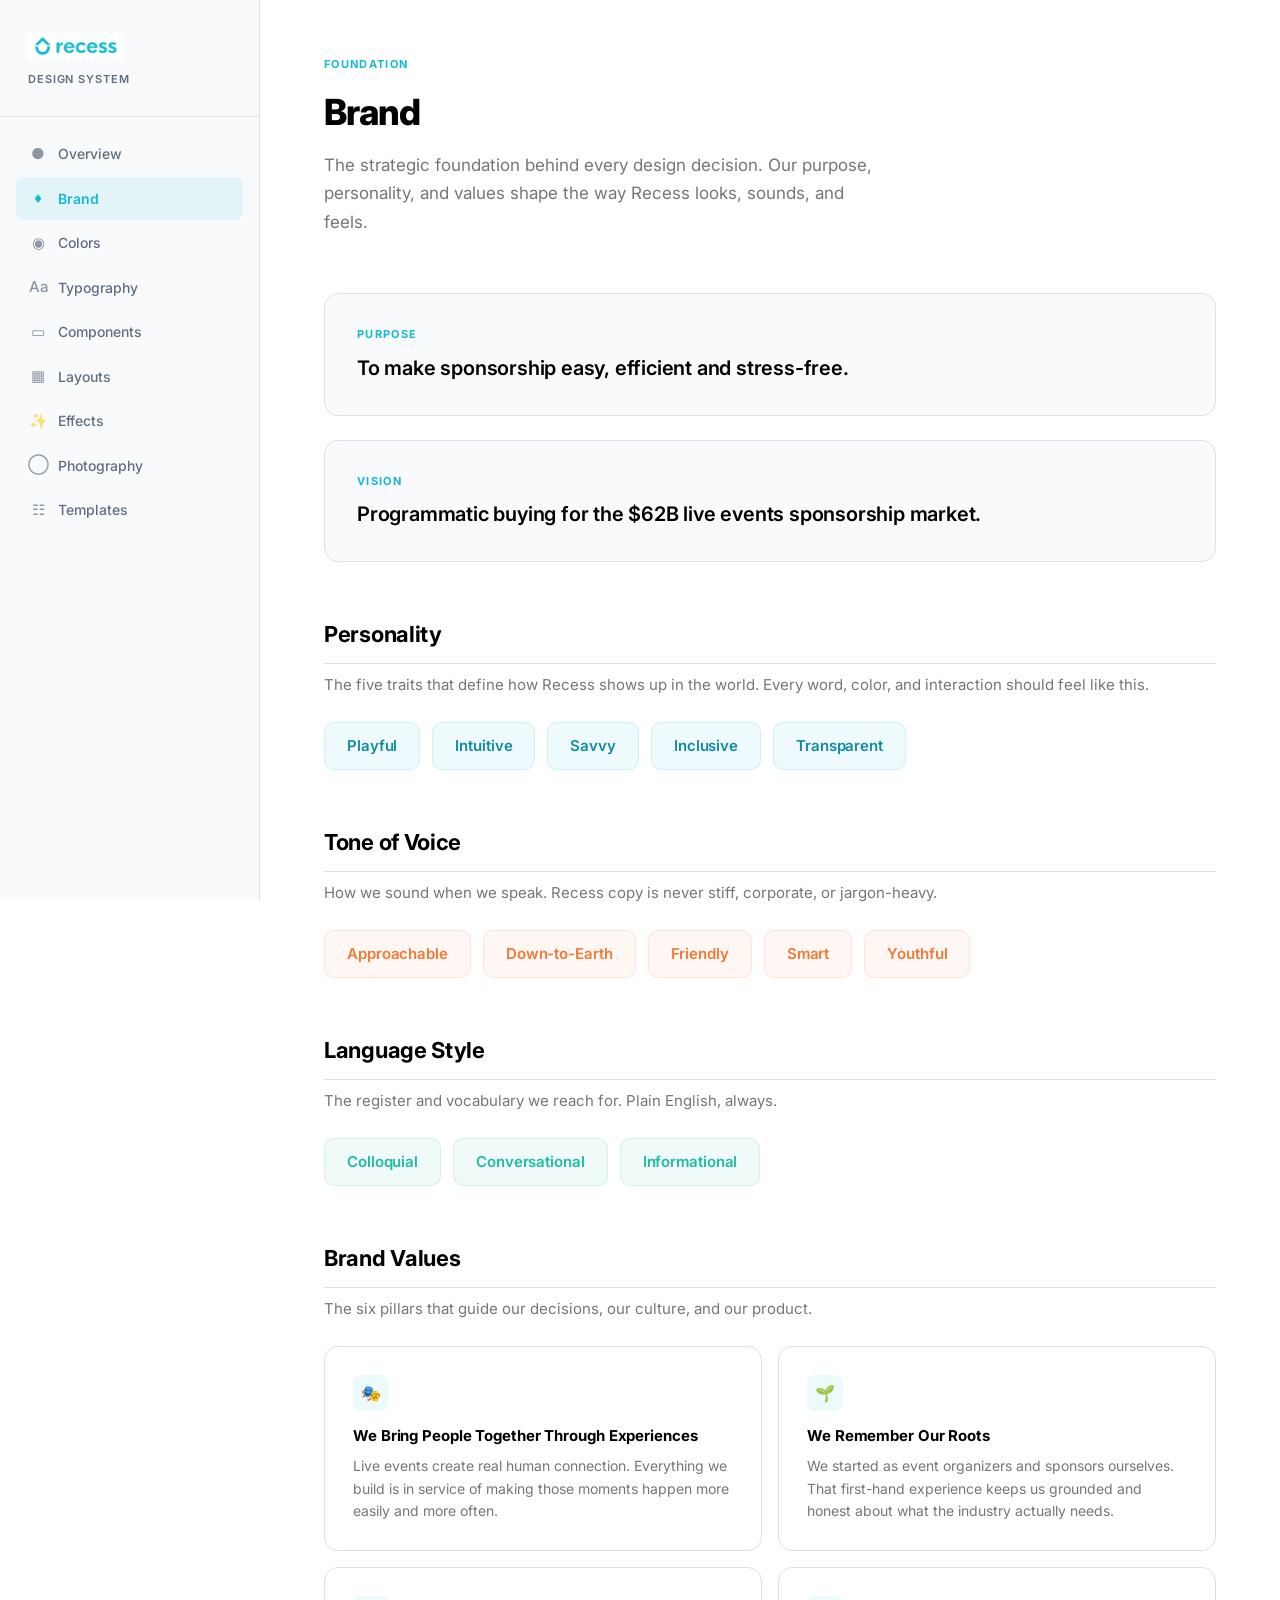
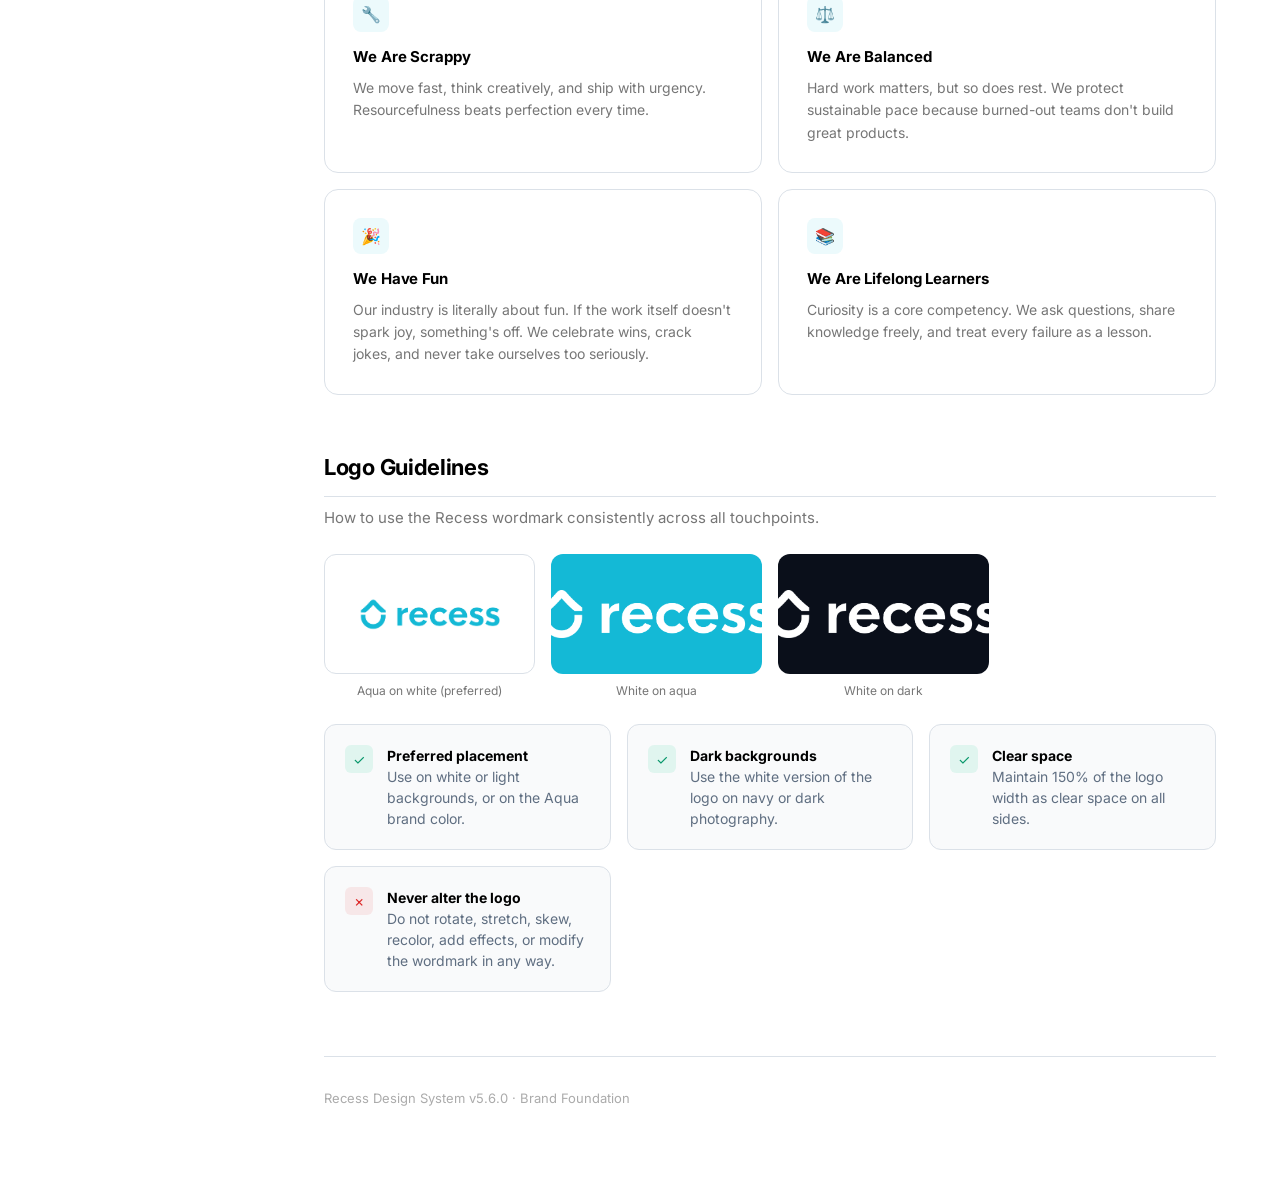
==== brand.html @ fdbc474d "Recess Website Design System" ====
<!DOCTYPE html>
<html lang="en">
<head>
  <meta charset="UTF-8">
  <meta name="viewport" content="width=device-width, initial-scale=1.0">
  <title>Brand Foundation - Recess Design System</title>
  <link rel="stylesheet" href="../../brand/tokens.css">
  <style>
    /* ── Layout ──────────────────────────────────────────────────────── */
    body {
      margin: 0;
      background: #ffffff;
      color: var(--text-black);
      display: flex;
      min-height: 100vh;
    }

    /* ── Sidebar ─────────────────────────────────────────────────────── */
    .sidebar {
      width: 260px;
      min-height: 100vh;
      background: var(--color-grey-50);
      border-right: 1px solid var(--color-grey-200);
      padding: 32px 0;
      position: fixed;
      top: 0;
      left: 0;
      overflow-y: auto;
    }

    .sidebar-logo {
      padding: 0 28px 28px;
      border-bottom: 1px solid var(--color-grey-200);
      margin-bottom: 16px;
    }

    .sidebar-logo span {
      font-size: 22px;
      font-weight: 900;
      letter-spacing: -0.5px;
      color: var(--color-aqua);
    }

    .sidebar-logo small {
      display: block;
      font-size: 11px;
      font-weight: 600;
      letter-spacing: 0.08em;
      text-transform: uppercase;
      color: var(--color-grey-500);
      margin-top: 4px;
    }

    .sidebar nav {
      padding: 0 16px;
    }

    .sidebar nav a {
      display: flex;
      align-items: center;
      gap: 10px;
      padding: 10px 12px;
      border-radius: 8px;
      text-decoration: none;
      font-size: 14px;
      font-weight: 500;
      color: var(--color-grey-500);
      transition: all 0.15s ease;
      margin-bottom: 2px;
    }

    .sidebar nav a:hover {
      background: rgba(20, 185, 214, 0.06);
      color: var(--color-sea-green);
    }

    .sidebar nav a.active {
      background: rgba(20, 185, 214, 0.10);
      color: var(--color-aqua);
      font-weight: 600;
    }

    .sidebar nav a .nav-icon {
      width: 20px;
      text-align: center;
      font-size: 15px;
      opacity: 0.7;
    }

    .sidebar nav a.active .nav-icon {
      opacity: 1;
    }

    /* ── Main Content ────────────────────────────────────────────────── */
    .main {
      margin-left: 260px;
      flex: 1;
      padding: 56px 64px 80px;
      max-width: 1080px;
    }

    /* ── Page Header ─────────────────────────────────────────────────── */
    .page-header {
      margin-bottom: 56px;
    }

    .page-header .label {
      font-size: 11px;
      font-weight: 700;
      letter-spacing: 0.12em;
      text-transform: uppercase;
      color: var(--color-aqua);
      margin-bottom: 12px;
    }

    .page-header h1 {
      font-size: 36px;
      font-weight: 800;
      letter-spacing: -1px;
      color: var(--text-black);
      margin-bottom: 12px;
    }

    .page-header p {
      font-size: 17px;
      line-height: 1.7;
      color: var(--text-body);
      max-width: 560px;
    }

    /* ── Section ──────────────────────────────────────────────────────── */
    .section {
      margin-bottom: 56px;
    }

    .section-title {
      font-size: 22px;
      font-weight: 700;
      letter-spacing: -0.3px;
      color: var(--text-black);
      margin-bottom: 8px;
      padding-bottom: 12px;
      border-bottom: 1px solid var(--color-grey-200);
    }

    .section-desc {
      font-size: 15px;
      line-height: 1.7;
      color: var(--text-body);
      margin-bottom: 24px;
    }

    /* ── Statement Block ─────────────────────────────────────────────── */
    .statement-block {
      background: var(--color-grey-50);
      border: 1px solid var(--color-grey-200);
      border-radius: 14px;
      padding: 32px;
      margin-bottom: 24px;
    }

    .statement-block .label {
      font-size: 11px;
      font-weight: 700;
      letter-spacing: 0.12em;
      text-transform: uppercase;
      color: var(--color-aqua);
      margin-bottom: 10px;
    }

    .statement-block p {
      font-size: 20px;
      font-weight: 600;
      line-height: 1.5;
      color: var(--text-black);
      letter-spacing: -0.2px;
    }

    /* ── Personality & Tone Cards ─────────────────────────────────────── */
    .trait-grid {
      display: flex;
      flex-wrap: wrap;
      gap: 12px;
      margin-bottom: 24px;
    }

    .trait-chip {
      background: rgba(20, 185, 214, 0.07);
      border: 1px solid rgba(20, 185, 214, 0.15);
      border-radius: 10px;
      padding: 12px 22px;
      font-size: 15px;
      font-weight: 600;
      color: var(--color-sea-green);
      letter-spacing: -0.1px;
    }

    .tone-chip {
      background: rgba(242, 121, 53, 0.06);
      border: 1px solid rgba(242, 121, 53, 0.15);
      border-radius: 10px;
      padding: 12px 22px;
      font-size: 15px;
      font-weight: 600;
      color: var(--color-burnt-orange);
      letter-spacing: -0.1px;
    }

    .language-chip {
      background: rgba(31, 187, 166, 0.07);
      border: 1px solid rgba(31, 187, 166, 0.15);
      border-radius: 10px;
      padding: 12px 22px;
      font-size: 15px;
      font-weight: 600;
      color: var(--color-forest);
      letter-spacing: -0.1px;
    }

    /* ── Values Cards ────────────────────────────────────────────────── */
    .values-grid {
      display: grid;
      grid-template-columns: repeat(auto-fill, minmax(300px, 1fr));
      gap: 16px;
    }

    .value-card {
      background: #ffffff;
      border: 1px solid var(--color-grey-200);
      border-radius: 14px;
      padding: 28px;
      transition: all 0.25s ease;
    }

    .value-card:hover {
      border-color: rgba(20, 185, 214, 0.25);
      box-shadow: 0 4px 20px rgba(20, 185, 214, 0.06);
      transform: translateY(-1px);
    }

    .value-card h4 {
      font-size: 15px;
      font-weight: 700;
      color: var(--text-black);
      margin-bottom: 8px;
      letter-spacing: -0.1px;
    }

    .value-card p {
      font-size: 14px;
      line-height: 1.6;
      color: var(--text-body);
      margin: 0;
    }

    .value-card .value-icon {
      width: 36px;
      height: 36px;
      border-radius: 8px;
      background: rgba(20, 185, 214, 0.08);
      display: flex;
      align-items: center;
      justify-content: center;
      font-size: 16px;
      margin-bottom: 14px;
    }

    /* ── Logo Guidelines ─────────────────────────────────────────────── */
    .logo-rules {
      display: grid;
      grid-template-columns: repeat(auto-fill, minmax(260px, 1fr));
      gap: 16px;
    }

    .logo-rule {
      display: flex;
      align-items: flex-start;
      gap: 14px;
      background: var(--color-grey-50);
      border: 1px solid var(--color-grey-200);
      border-radius: 12px;
      padding: 20px;
    }

    .logo-rule .rule-icon {
      width: 28px;
      height: 28px;
      border-radius: 6px;
      display: flex;
      align-items: center;
      justify-content: center;
      font-size: 14px;
      flex-shrink: 0;
    }

    .logo-rule .rule-icon.do {
      background: rgba(52, 211, 153, 0.12);
      color: #059669;
    }

    .logo-rule .rule-icon.dont {
      background: rgba(239, 68, 68, 0.10);
      color: #dc2626;
    }

    .logo-rule p {
      font-size: 14px;
      line-height: 1.5;
      color: var(--color-grey-500);
      margin: 0;
    }

    .logo-rule p strong {
      color: var(--text-black);
    }

    /* ── Logo Preview ─────────────────────────────────────────────────── */
    .logo-previews {
      display: grid;
      grid-template-columns: repeat(auto-fill, minmax(200px, 1fr));
      gap: 16px;
      margin-bottom: 24px;
    }

    .logo-preview-box {
      height: 120px;
      border-radius: 12px;
      display: flex;
      align-items: center;
      justify-content: center;
      font-size: 28px;
      font-weight: 900;
      letter-spacing: -0.5px;
    }

    .logo-preview-box.on-light {
      background: #ffffff;
      border: 1px solid var(--color-grey-200);
      color: var(--color-aqua);
    }

    .logo-preview-box.on-aqua {
      background: var(--color-aqua);
      color: #ffffff;
    }

    .logo-preview-box.on-dark {
      background: var(--color-navy);
      color: #ffffff;
    }

    .logo-preview-label {
      font-size: 12px;
      color: var(--text-body);
      text-align: center;
      margin-top: 8px;
    }

    /* ── Footer ───────────────────────────────────────────────────────── */
    .footer {
      margin-top: 64px;
      padding-top: 32px;
      border-top: 1px solid var(--color-grey-200);
      font-size: 13px;
      color: var(--text-placeholder);
    }

    /* ── Responsive ───────────────────────────────────────────────────── */
    @media (max-width: 900px) {
      .sidebar { display: none; }
      .main {
        margin-left: 0;
        padding: 32px 24px 60px;
      }
      .values-grid { grid-template-columns: 1fr; }
      .logo-rules { grid-template-columns: 1fr; }
      .logo-previews { grid-template-columns: 1fr; }
    }
  </style>
</head>
<body>
  <!-- Sidebar Navigation -->
  <aside class="sidebar">
    <div class="sidebar-logo">
      <img src="assets/logo-full-aqua.png" alt="Recess" style="height: 28px;">
      <small>Design System</small>
    </div>
    <nav>
      <a href="index.html">
        <span class="nav-icon">&#9679;</span> Overview
      </a>
      <a href="brand.html" class="active">
        <span class="nav-icon">&#9830;</span> Brand
      </a>
      <a href="colors.html">
        <span class="nav-icon">&#9673;</span> Colors
      </a>
      <a href="typography.html">
        <span class="nav-icon">Aa</span> Typography
      </a>
      <a href="components.html">
        <span class="nav-icon">&#9645;</span> Components
      </a>
      <a href="layouts.html">
        <span class="nav-icon">&#9638;</span> Layouts
      </a>
      <a href="effects.html">
        <span class="nav-icon">&#10024;</span> Effects
      </a>
      <a href="photography.html">
        <span class="nav-icon">&#9711;</span> Photography
      </a>
      <a href="templates.html">
        <span class="nav-icon">&#9783;</span> Templates
      </a>
    </nav>
  </aside>

  <!-- Main Content -->
  <main class="main">
    <div class="page-header">
      <div class="label">Foundation</div>
      <h1>Brand</h1>
      <p>The strategic foundation behind every design decision. Our purpose, personality, and values shape the way Recess looks, sounds, and feels.</p>
    </div>

    <!-- Purpose -->
    <section class="section">
      <div class="statement-block">
        <div class="label">Purpose</div>
        <p>To make sponsorship easy, efficient and stress-free.</p>
      </div>
      <div class="statement-block">
        <div class="label">Vision</div>
        <p>Programmatic buying for the $62B live events sponsorship market.</p>
      </div>
    </section>

    <!-- Personality -->
    <section class="section">
      <h2 class="section-title">Personality</h2>
      <p class="section-desc">The five traits that define how Recess shows up in the world. Every word, color, and interaction should feel like this.</p>
      <div class="trait-grid">
        <div class="trait-chip">Playful</div>
        <div class="trait-chip">Intuitive</div>
        <div class="trait-chip">Savvy</div>
        <div class="trait-chip">Inclusive</div>
        <div class="trait-chip">Transparent</div>
      </div>
    </section>

    <!-- Tone -->
    <section class="section">
      <h2 class="section-title">Tone of Voice</h2>
      <p class="section-desc">How we sound when we speak. Recess copy is never stiff, corporate, or jargon-heavy.</p>
      <div class="trait-grid">
        <div class="tone-chip">Approachable</div>
        <div class="tone-chip">Down-to-Earth</div>
        <div class="tone-chip">Friendly</div>
        <div class="tone-chip">Smart</div>
        <div class="tone-chip">Youthful</div>
      </div>
    </section>

    <!-- Language -->
    <section class="section">
      <h2 class="section-title">Language Style</h2>
      <p class="section-desc">The register and vocabulary we reach for. Plain English, always.</p>
      <div class="trait-grid">
        <div class="language-chip">Colloquial</div>
        <div class="language-chip">Conversational</div>
        <div class="language-chip">Informational</div>
      </div>
    </section>

    <!-- Brand Values -->
    <section class="section">
      <h2 class="section-title">Brand Values</h2>
      <p class="section-desc">The six pillars that guide our decisions, our culture, and our product.</p>
      <div class="values-grid">
        <div class="value-card">
          <div class="value-icon">&#127917;</div>
          <h4>We Bring People Together Through Experiences</h4>
          <p>Live events create real human connection. Everything we build is in service of making those moments happen more easily and more often.</p>
        </div>
        <div class="value-card">
          <div class="value-icon">&#127793;</div>
          <h4>We Remember Our Roots</h4>
          <p>We started as event organizers and sponsors ourselves. That first-hand experience keeps us grounded and honest about what the industry actually needs.</p>
        </div>
        <div class="value-card">
          <div class="value-icon">&#128295;</div>
          <h4>We Are Scrappy</h4>
          <p>We move fast, think creatively, and ship with urgency. Resourcefulness beats perfection every time.</p>
        </div>
        <div class="value-card">
          <div class="value-icon">&#9878;&#65039;</div>
          <h4>We Are Balanced</h4>
          <p>Hard work matters, but so does rest. We protect sustainable pace because burned-out teams don't build great products.</p>
        </div>
        <div class="value-card">
          <div class="value-icon">&#127881;</div>
          <h4>We Have Fun</h4>
          <p>Our industry is literally about fun. If the work itself doesn't spark joy, something's off. We celebrate wins, crack jokes, and never take ourselves too seriously.</p>
        </div>
        <div class="value-card">
          <div class="value-icon">&#128218;</div>
          <h4>We Are Lifelong Learners</h4>
          <p>Curiosity is a core competency. We ask questions, share knowledge freely, and treat every failure as a lesson.</p>
        </div>
      </div>
    </section>

    <!-- Logo Guidelines -->
    <section class="section">
      <h2 class="section-title">Logo Guidelines</h2>
      <p class="section-desc">How to use the Recess wordmark consistently across all touchpoints.</p>

      <div class="logo-previews">
        <div>
          <div class="logo-preview-box on-light"><img src="assets/logo-full-aqua.png" alt="Recess" style="height: 48px;"></div>
          <p class="logo-preview-label">Aqua on white (preferred)</p>
        </div>
        <div>
          <div class="logo-preview-box on-aqua"><img src="assets/logo-full-white.png" alt="Recess" style="height: 48px;"></div>
          <p class="logo-preview-label">White on aqua</p>
        </div>
        <div>
          <div class="logo-preview-box on-dark"><img src="assets/logo-full-white.png" alt="Recess" style="height: 48px;"></div>
          <p class="logo-preview-label">White on dark</p>
        </div>
      </div>

      <div class="logo-rules">
        <div class="logo-rule">
          <div class="rule-icon do">&#10003;</div>
          <p><strong>Preferred placement</strong><br>Use on white or light backgrounds, or on the Aqua brand color.</p>
        </div>
        <div class="logo-rule">
          <div class="rule-icon do">&#10003;</div>
          <p><strong>Dark backgrounds</strong><br>Use the white version of the logo on navy or dark photography.</p>
        </div>
        <div class="logo-rule">
          <div class="rule-icon do">&#10003;</div>
          <p><strong>Clear space</strong><br>Maintain 150% of the logo width as clear space on all sides.</p>
        </div>
        <div class="logo-rule">
          <div class="rule-icon dont">&#10007;</div>
          <p><strong>Never alter the logo</strong><br>Do not rotate, stretch, skew, recolor, add effects, or modify the wordmark in any way.</p>
        </div>
      </div>
    </section>

    <div class="footer">
      Recess Design System v5.6.0 &middot; Brand Foundation
    </div>
  </main>
</body>
</html>
---- brand/tokens.css ----
/* ==========================================================================
   RECESS Design System - Brand Tokens v5.6.0
   Foundation CSS custom properties for all Recess web properties.
   Sources: Brand Book (2018), recess.is, Kraft Heinz landing page
   ========================================================================== */

/* Google Fonts — Inter 400–900 */
@import url('https://fonts.googleapis.com/css2?family=Inter:wght@400;500;600;700;800;900&display=swap');

/* --------------------------------------------------------------------------
   Custom Properties
   -------------------------------------------------------------------------- */
:root {

  /* ── Primary Colors ───────────────────────────────────────────────────── */
  --color-aqua:           #14B9D6;
  --color-sea-green:      #108DA3;
  --color-forest:         #1FBBA6;
  --color-burnt-orange:   #F27935;
  --color-orange:         #ff8900;

  /* ── Dark Palette ─────────────────────────────────────────────────────── */
  --color-navy:           #0a0f1a;
  --color-navy-light:     #0d1525;
  --color-navy-deep:      #060b15;
  --color-navy-muted:     #111827;

  /* ── Grey Scale ───────────────────────────────────────────────────────── */
  --color-grey-50:        #F9FAFB;
  --color-grey-200:       #DBE1E8;
  --color-grey-500:       #5F6E81;
  --color-grey-800:       #323A45;

  /* ── Semantic Colors ──────────────────────────────────────────────────── */
  --color-primary:        var(--color-aqua);
  --color-primary-hover:  var(--color-sea-green);
  --color-secondary:      var(--color-orange);
  --color-accent-green:   #34d399;
  --color-accent-gold:    #fbbf24;

  /* ── Text — Dark Theme ────────────────────────────────────────────────── */
  --text-white:           rgba(255, 255, 255, 1);
  --text-white-85:        rgba(255, 255, 255, 0.85);
  --text-white-60:        rgba(255, 255, 255, 0.60);
  --text-white-55:        rgba(255, 255, 255, 0.55);
  --text-white-25:        rgba(255, 255, 255, 0.25);
  --text-white-15:        rgba(255, 255, 255, 0.15);

  /* ── Text — Light Theme ───────────────────────────────────────────────── */
  --text-black:           #000000;
  --text-body:            #767676;
  --text-placeholder:     #ababab;

  /* ── Typography ───────────────────────────────────────────────────────── */
  --font-family:          'Inter', -apple-system, BlinkMacSystemFont, 'Segoe UI', Roboto, sans-serif;
  --font-weight-regular:  400;
  --font-weight-medium:   500;
  --font-weight-semibold: 600;
  --font-weight-bold:     700;
  --font-weight-extrabold:800;
  --font-weight-black:    900;

  /* Fluid type scale — clamp(min, preferred, max) */
  --font-size-hero:          clamp(2.5rem, 5vw + 1rem, 4.5rem);
  --font-size-hero-sub:      clamp(1.125rem, 1.5vw + 0.5rem, 1.5rem);
  --font-size-section-title: clamp(1.75rem, 3vw + 0.5rem, 2.75rem);
  --font-size-section-label: clamp(0.6875rem, 0.8vw, 0.8125rem);
  --font-size-body:          clamp(0.9375rem, 1vw + 0.25rem, 1.0625rem);
  --font-size-body-small:    clamp(0.8125rem, 0.9vw + 0.1rem, 0.9375rem);
  --font-size-caption:       0.75rem;
  --font-size-micro:         0.625rem;

  /* Line heights */
  --line-height-tight:    1.1;
  --line-height-snug:     1.3;
  --line-height-normal:   1.5;
  --line-height-relaxed:  1.7;

  /* Letter spacing */
  --letter-spacing-tight:   -0.02em;
  --letter-spacing-normal:   0;
  --letter-spacing-wide:     0.05em;
  --letter-spacing-widest:   0.12em;

  /* ── Spacing ──────────────────────────────────────────────────────────── */
  --spacing-section-y:         100px;
  --spacing-section-y-mobile:  60px;
  --spacing-section-x:         48px;
  --spacing-section-x-mobile:  24px;
  --spacing-card-padding:      36px;
  --spacing-card-padding-lg:   52px;
  --spacing-card-padding-sm:   28px;
  --spacing-gap:               20px;
  --spacing-gap-md:            16px;
  --spacing-gap-sm:            6px;

  /* ── Max Widths ───────────────────────────────────────────────────────── */
  --max-width-content:    1160px;
  --max-width-hero-text:  680px;

  /* ── Border Radius ────────────────────────────────────────────────────── */
  --radius-card:          16px;
  --radius-button:        10px;
  --radius-badge:         8px;
  --radius-pill:          100px;
  --radius-standard:      0.375rem;
  --radius-input:         0.5rem;

  /* ── Borders ──────────────────────────────────────────────────────────── */
  --border-subtle:        1px solid rgba(255, 255, 255, 0.06);
  --border-light:         1px solid rgba(255, 255, 255, 0.10);
  --border-hover:         1px solid rgba(255, 255, 255, 0.15);
  --border-input:         1px solid var(--color-grey-200);

  /* ── Shadows ──────────────────────────────────────────────────────────── */
  --shadow-cta-glow:       0 0 24px rgba(20, 185, 214, 0.25);
  --shadow-cta-glow-hover: 0 0 32px rgba(20, 185, 214, 0.40);
  --shadow-card:           0 4px 24px rgba(0, 0, 0, 0.08);

  /* ── Transitions ──────────────────────────────────────────────────────── */
  --transition-fast:      0.2s ease;
  --transition-base:      0.3s ease;
  --transition-slow:      0.4s ease;
  --transition-button:    200ms ease;

  /* ── Hover Transforms ─────────────────────────────────────────────────── */
  --hover-lift:           translateY(-3px);
  --hover-lift-large:     translateY(-4px);
  --hover-scale:          scale(1.04);

  /* ── Glassmorphism ────────────────────────────────────────────────────── */
  --glass-blur:           blur(12px);
  --glass-bg-dark:        rgba(10, 15, 26, 0.75);
  --glass-bg-light:       rgba(255, 255, 255, 0.80);

  /* ── Animations ───────────────────────────────────────────────────────── */
  --animation-marquee:    30s;
  --animation-scroll:     50s;

  /* ── Photography Overlays ─────────────────────────────────────────────── */
  --overlay-aqua:         rgba(20, 185, 214, 0.20);
  --overlay-grey:         rgba(0, 0, 0, 0.50);
}

/* ==========================================================================
   Base Reset
   ========================================================================== */
*,
*::before,
*::after {
  margin: 0;
  padding: 0;
  box-sizing: border-box;
}

body {
  font-family: var(--font-family);
  font-weight: var(--font-weight-regular);
  font-size: var(--font-size-body);
  line-height: var(--line-height-normal);
  -webkit-font-smoothing: antialiased;
  -moz-osx-font-smoothing: grayscale;
}

/* ==========================================================================
   Typography Utilities
   ========================================================================== */
.text-hero {
  font-size: var(--font-size-hero);
  font-weight: var(--font-weight-extrabold);
  line-height: var(--line-height-tight);
  letter-spacing: var(--letter-spacing-tight);
}

.text-section-title {
  font-size: var(--font-size-section-title);
  font-weight: var(--font-weight-bold);
  line-height: var(--line-height-snug);
  letter-spacing: var(--letter-spacing-tight);
}

.text-section-label {
  font-size: var(--font-size-section-label);
  font-weight: var(--font-weight-semibold);
  line-height: var(--line-height-normal);
  letter-spacing: var(--letter-spacing-widest);
  text-transform: uppercase;
}

.text-body {
  font-size: var(--font-size-body);
  font-weight: var(--font-weight-regular);
  line-height: var(--line-height-relaxed);
  letter-spacing: var(--letter-spacing-normal);
}

/* ==========================================================================
   Button Styles
   ========================================================================== */
.btn-primary {
  display: inline-flex;
  align-items: center;
  justify-content: center;
  padding: 14px 32px;
  font-family: var(--font-family);
  font-size: var(--font-size-body);
  font-weight: var(--font-weight-semibold);
  color: var(--text-white);
  background: var(--color-primary);
  border: none;
  border-radius: var(--radius-button);
  cursor: pointer;
  transition: background var(--transition-button),
              box-shadow var(--transition-button),
              transform var(--transition-button);
  box-shadow: var(--shadow-cta-glow);
}

.btn-primary:hover {
  background: var(--color-primary-hover);
  box-shadow: var(--shadow-cta-glow-hover);
  transform: var(--hover-lift);
}

.btn-ghost {
  display: inline-flex;
  align-items: center;
  justify-content: center;
  padding: 14px 32px;
  font-family: var(--font-family);
  font-size: var(--font-size-body);
  font-weight: var(--font-weight-semibold);
  color: var(--text-white);
  background: transparent;
  border: 1px solid rgba(255, 255, 255, 0.25);
  border-radius: var(--radius-button);
  cursor: pointer;
  transition: border-color var(--transition-button),
              background var(--transition-button),
              transform var(--transition-button);
}

.btn-ghost:hover {
  border-color: rgba(255, 255, 255, 0.50);
  background: rgba(255, 255, 255, 0.05);
  transform: var(--hover-lift);
}

/* ==========================================================================
   Card Styles
   ========================================================================== */
.card {
  background: var(--color-navy-light);
  border: var(--border-subtle);
  border-radius: var(--radius-card);
  padding: var(--spacing-card-padding);
  transition: border-color var(--transition-base),
              transform var(--transition-base),
              box-shadow var(--transition-base);
}

.card:hover {
  border-color: rgba(255, 255, 255, 0.12);
  transform: var(--hover-lift);
  box-shadow: var(--shadow-card);
}

/* ==========================================================================
   Badge Styles
   ========================================================================== */
.badge {
  display: inline-flex;
  align-items: center;
  padding: 6px 14px;
  font-size: var(--font-size-caption);
  font-weight: var(--font-weight-semibold);
  letter-spacing: var(--letter-spacing-wide);
  text-transform: uppercase;
  border-radius: var(--radius-badge);
  background: rgba(20, 185, 214, 0.10);
  color: var(--color-aqua);
  border: 1px solid rgba(20, 185, 214, 0.20);
}

/* ==========================================================================
   Responsive — Mobile
   ========================================================================== */
@media (max-width: 900px) {
  :root {
    --spacing-section-y:  var(--spacing-section-y-mobile);
    --spacing-section-x:  var(--spacing-section-x-mobile);
    --spacing-card-padding: var(--spacing-card-padding-sm);
  }
}
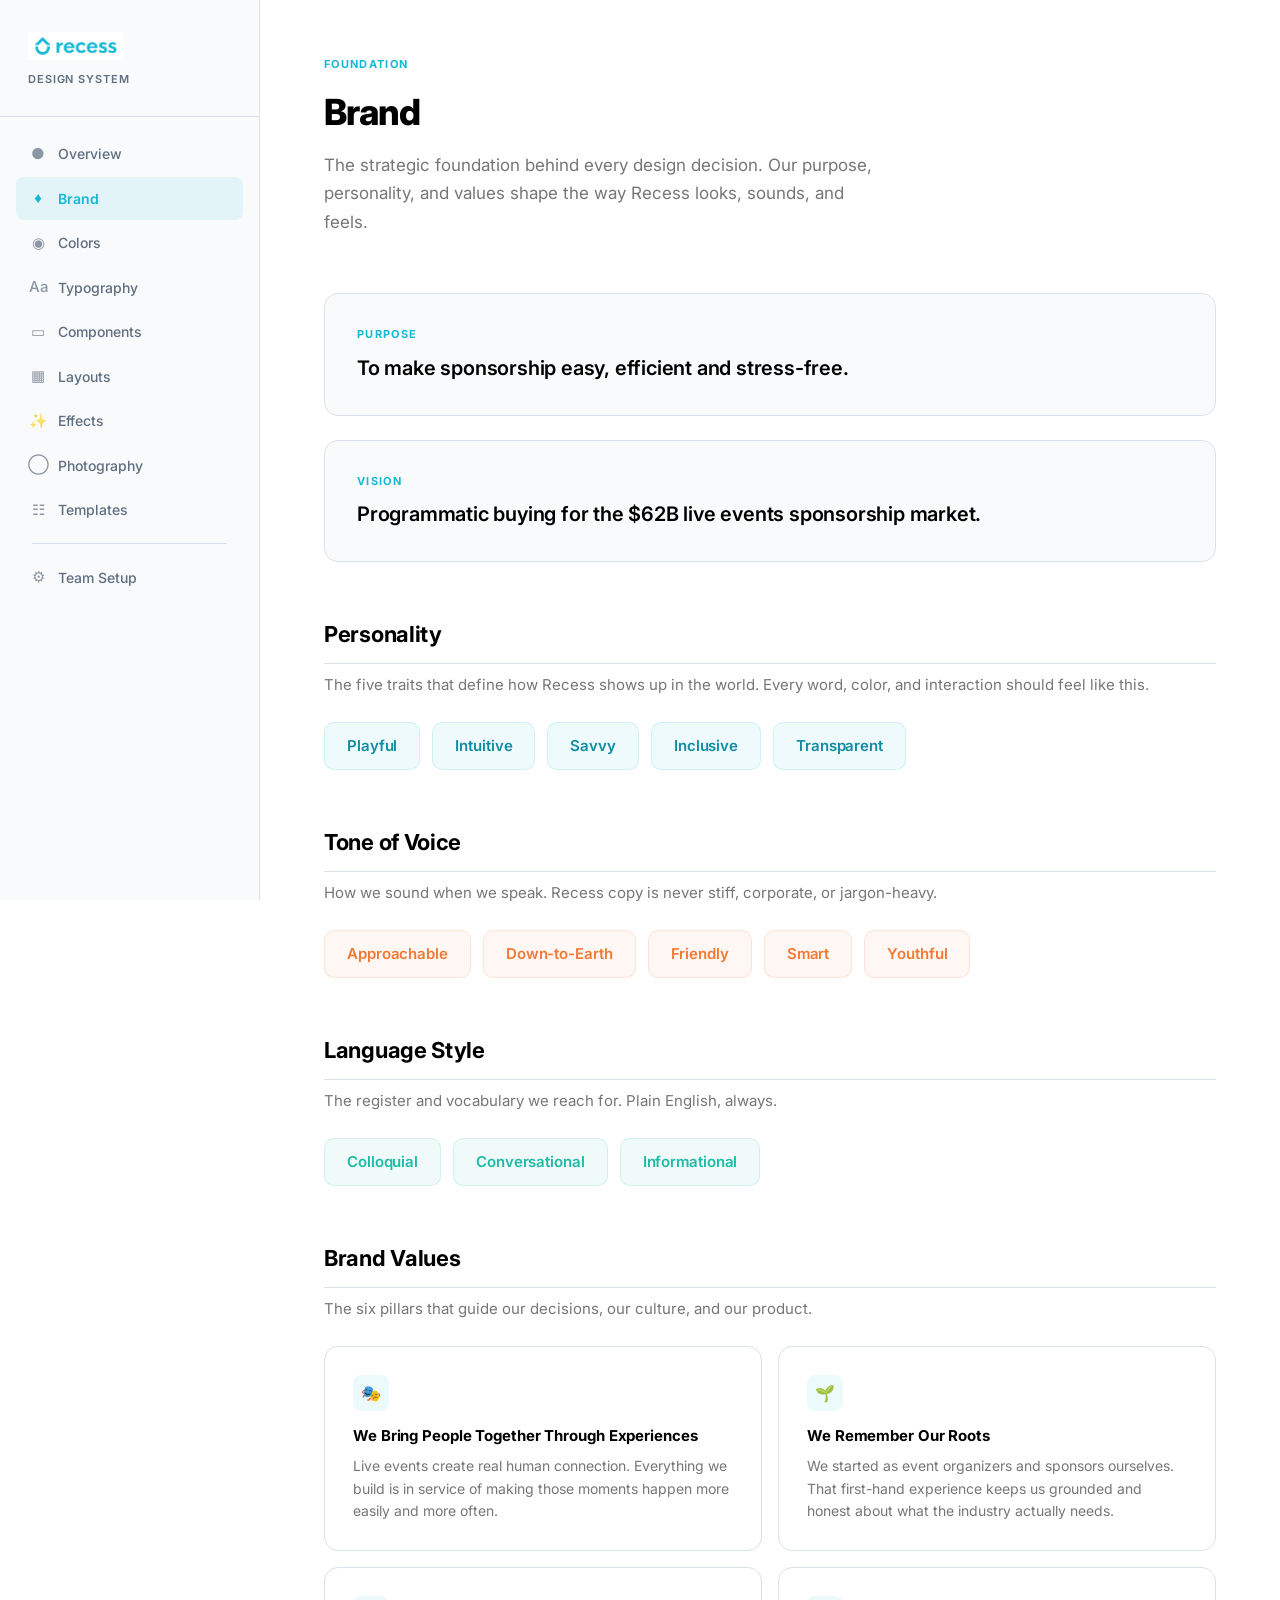
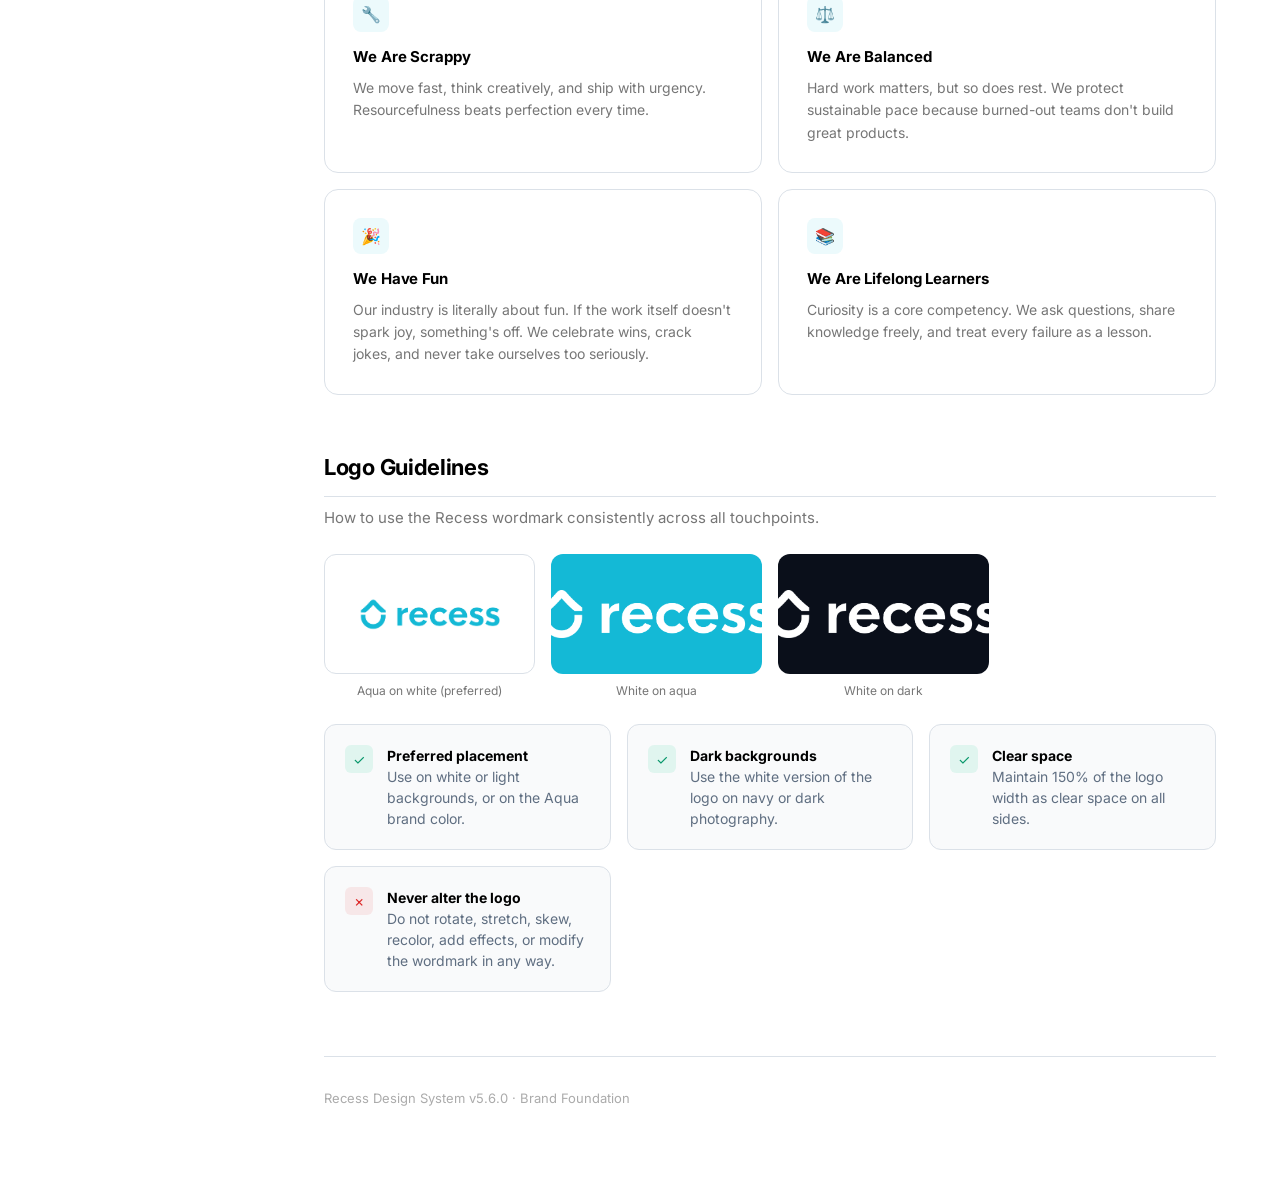
==== commit 5421ec79: "feat: add Team Setup page with onboarding for Claude Code + Claude Chat Co-Authored-By: Claude Opus " ====
--- a/brand.html
+++ b/brand.html
@@ -4,7 +4,7 @@
   <meta charset="UTF-8">
   <meta name="viewport" content="width=device-width, initial-scale=1.0">
   <title>Brand Foundation - Recess Design System</title>
-  <link rel="stylesheet" href="../../brand/tokens.css">
+  <link rel="stylesheet" href="brand/tokens.css">
   <style>
     /* ── Layout ──────────────────────────────────────────────────────── */
     body {
@@ -413,6 +413,10 @@
       <a href="templates.html">
         <span class="nav-icon">&#9783;</span> Templates
       </a>
+      <div style="height:1px;background:var(--color-grey-200);margin:12px 16px;"></div>
+      <a href="setup.html">
+        <span class="nav-icon">&#9881;</span> Team Setup
+      </a>
     </nav>
   </aside>
 
